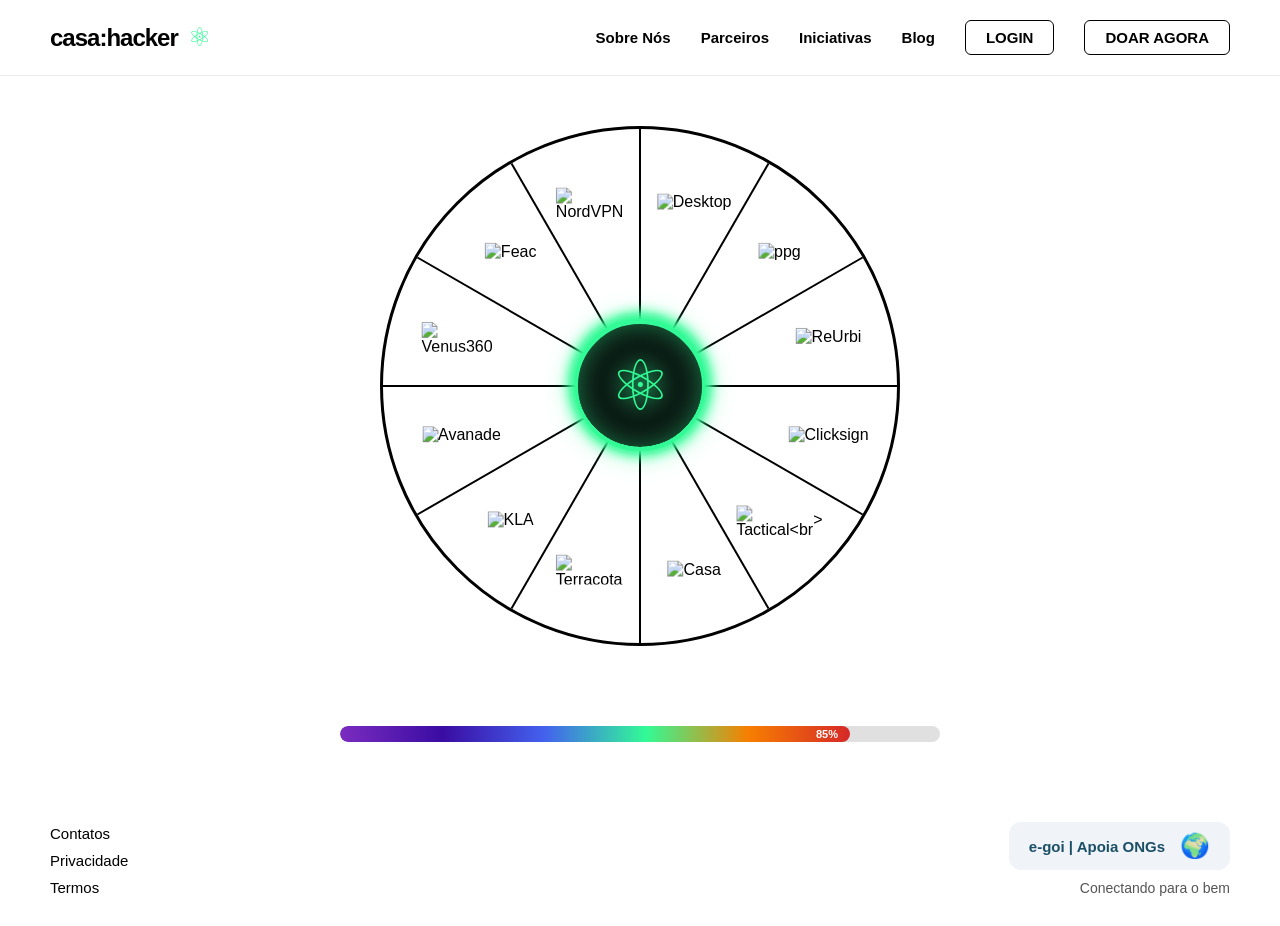
==== indexcasahacker.html @ 8db4c794 "Add files via upload" ====
<!DOCTYPE html>
<html lang="pt-BR">
<head>
    <meta charset="UTF-8">
    <meta name="viewport" content="width=device-width, initial-scale=1.0">
    <title>casa:hacker - Loading Screen</title>
    <style>
        /* Estilos Globais */
        * {
            margin: 0;
            padding: 0;
            box-sizing: border-box;
            font-family: 'Segoe UI', Roboto, Helvetica, Arial, sans-serif;
        }

        body {
            background-color: #ffffff;
            color: #000000;
            display: flex;
            flex-direction: column;
            min-height: 100vh;
            overflow-x: hidden; /* Evita rolagem horizontal por causa do pulso */
        }

        /* Cabeçalho (Header) */
        header {
            display: flex;
            justify-content: space-between;
            align-items: center;
            padding: 20px 50px;
            border-bottom: 1px solid #eaeaea;
            position: relative;
            z-index: 20;
            background: #fff;
        }

        .logo-casa-hacker {
            font-size: 24px;
            font-weight: 900;
            letter-spacing: -1px;
            display: flex;
            align-items: center;
            gap: 10px;
        }

        .logo-casa-hacker::after {
            content: "⚛";
            color: #32FA96;
            font-size: 26px;
            font-weight: normal;
        }

        .nav-links {
            display: flex;
            align-items: center;
            gap: 30px;
        }

        .nav-links a {
            text-decoration: none;
            color: #000000;
            font-size: 15px;
            font-weight: 600;
        }

        .btn-login {
            border: 1px solid #000;
            padding: 8px 20px;
            border-radius: 6px;
        }

        .btn-donate {
            border: 1px solid #000;
            padding: 8px 20px;
            border-radius: 6px;
        }

        /* Área Central (Wheel) */
        .main-content {
            flex-grow: 1;
            display: flex;
            flex-direction: column;
            justify-content: center;
            align-items: center;
            padding: 50px 20px;
            position: relative;
        }

        /* O Círculo Preto Principal */
        .wheel-container {
            position: relative;
            width: 520px;
            height: 520px;
            border-radius: 50%;
            border: 3px solid #000000;
            background-color: #ffffff;
            z-index: 5;
        }

        /* Linhas divisórias (Raios) cruzando o círculo */
        .spoke {
            position: absolute;
            top: 0;
            left: 50%;
            width: 2px;
            height: 100%;
            background-color: #000000;
            transform-origin: center;
            margin-left: -1px;
            z-index: 1;
        }
        .spoke:nth-child(1) { transform: rotate(0deg); }
        .spoke:nth-child(2) { transform: rotate(30deg); }
        .spoke:nth-child(3) { transform: rotate(60deg); }
        .spoke:nth-child(4) { transform: rotate(90deg); }
        .spoke:nth-child(5) { transform: rotate(120deg); }
        .spoke:nth-child(6) { transform: rotate(150deg); }

        /* Centro Escuro com Átomo Verde */
        .center-hub {
            position: absolute;
            top: 50%;
            left: 50%;
            width: 130px;
            height: 130px;
            margin-top: -65px;
            margin-left: -65px;
            background-color: #0b1a13;
            border-radius: 50%;
            border: 3px solid #32FA96;
            display: flex;
            justify-content: center;
            align-items: center;
            z-index: 15;
            box-shadow: inset 0 0 25px rgba(50, 250, 150, 0.4), 0 0 30px rgba(50, 250, 150, 0.6);
        }

        .center-hub::before {
            content: "⚛";
            font-size: 70px;
            color: #32FA96;
            text-shadow: 0 0 20px #32FA96;
        }

        /* Efeito de Pulso Verde Vazando para fora da roda */
        .pulse-wave {
            position: absolute;
            top: 43%;
            left: 50%;
            width: 130px;
            height: 130px;
            margin-top: -65px;
            margin-left: -65px;
            border-radius: 50%;
            border: 2px solid #32FA96;
            box-shadow: 0 0 15px #32FA96;
            z-index: 10;
            animation: ripple 4s infinite cubic-bezier(0.1, 0.5, 0.5, 1);
            pointer-events: none;
        }

        .pulse-wave:nth-child(2) { animation-delay: 1s; }
        .pulse-wave:nth-child(3) { animation-delay: 2s; }
        .pulse-wave:nth-child(4) { animation-delay: 3s; }

        @keyframes ripple {
            0% { transform: scale(1); opacity: 0.4; }
            100% { transform: scale(5); opacity: 0; } /* Scale 5 faz o pulso chegar a 650px, saindo do círculo preto (520px) */
        }

        /* Posicionamento Matemático dos Logos:
           i*30deg rotaciona para a fatia.
           O +15deg empurra perfeitamente para o meio de duas linhas.
        */
        .logo-wrapper {
            position: absolute;
            top: 50%;
            left: 50%;
            width: 80px;
            height: 30px;
            margin-top: -15px;
            margin-left: -35px;
            display: flex;
            justify-content: center;
            align-items: center;
            z-index: 20;
            /* O translateY(-190px) define a distância do centro */
            transform: rotate(calc((var(--i) * 30deg) + 15deg)) translateY(-190px) rotate(calc((var(--i) * -30deg) - 15deg));
        }

        /* ESTILO DO PLACEHOLDER (Para mostrar o alinhamento perfeito) */
        .logo-placeholder {
            width: 100%;
            height: 100%;
            background-color: #f9f9f9;
            border: 1px dashed #bbb;
            border-radius: 8px;
            display: flex;
            justify-content: center;
            align-items: center;
            font-size: 11px;
            font-weight: bold;
            color: #666;
            text-align: center;
            padding: 5px;
        }

        /* Regra para as suas imagens (oculto até você usar a tag img) */
        .logo-wrapper img {
            max-width: 100%;
            max-height: 100%;
            object-fit: contain;
        }

        /* Barra de Progresso */
        .progress-section {
            margin-top: 80px;
            width: 600px;
            z-index: 20;
        }

        .progress-bar {
            width: 100%;
            height: 16px;
            background-color: #e0e0e0;
            border-radius: 12px;
            overflow: hidden;
        }

        .progress-fill {
            width: 85%;
            height: 100%;
            background: linear-gradient(90deg, #7b2cbf 0%, #3a0ca3 20%, #4361ee 40%, #32FA96 60%, #f77f00 80%, #d62828 100%);
            border-radius: 12px;
            display: flex;
            align-items: center;
            justify-content: flex-end;
            padding-right: 12px;
        }

        .progress-text {
            color: #ffffff;
            font-size: 11px;
            font-weight: bold;
        }

        /* Rodapé (Footer) */
        footer {
            display: flex;
            justify-content: space-between;
            align-items: flex-end;
            padding: 30px 50px;
            background: #fff;
            position: relative;
            z-index: 20;
        }

        .footer-links {
            display: flex;
            flex-direction: column;
            gap: 10px;
        }

        .footer-links a {
            text-decoration: none;
            color: #000000;
            font-size: 15px;
        }

        .footer-right {
            text-align: right;
            display: flex;
            flex-direction: column;
            align-items: flex-end;
            gap: 5px;
        }

        .egoi-card {
            background-color: #f0f4f8;
            padding: 10px 20px;
            border-radius: 12px;
            display: flex;
            align-items: center;
            gap: 15px;
            font-weight: bold;
            color: #1a4f66;
            font-size: 15px;
        }

        .egoi-card span { font-size: 24px; }
        .tagline { font-size: 14px; color: #555; margin-top: 5px;}
    </style>
</head>
<body>

    <header>
        <div class="logo-casa-hacker">casa:hacker</div>
        <div class="nav-links">
            <a href="#">Sobre Nós</a>
            <a href="#">Parceiros</a>
            <a href="#">Iniciativas</a>
            <a href="#">Blog</a>
            <a href="#" class="btn-login">LOGIN</a>
            <a href="#" class="btn-donate">DOAR AGORA</a>
        </div>
    </header>

    <div class="main-content">
        <div class="pulse-wave"></div>
        <div class="pulse-wave"></div>
        <div class="pulse-wave"></div>
        <div class="pulse-wave"></div>

        <div class="wheel-container">
            <div class="spoke"></div>
            <div class="spoke"></div>
            <div class="spoke"></div>
            <div class="spoke"></div>
            <div class="spoke"></div>
            <div class="spoke"></div>

            <div class="center-hub"></div>

            <div class="logo-wrapper" style="--i: 0;">
               <img src="img/desktop.png" alt="Desktop">
            </div>
            <div class="logo-wrapper" style="--i: 1;">
               <img src="img/ppg.png" alt="ppg">
            </div>
            <div class="logo-wrapper" style="--i: 2;">
                <img src="img/reurbi.png" alt=ReUrbi>
            </div>
            <div class="logo-wrapper" style="--i: 3;">
                <img src="img/clicksign.png" alt=Clicksign>
            </div>
            <div class="logo-wrapper" style="--i: 4;">
                <img src="img/taticaltech.png" alt=Tactical<br>>
            </div>
            <div class="logo-wrapper" style="--i: 5;">
                <img src="img/casamaria.png" alt=Casa Maria>
            </div>
            <div class="logo-wrapper" style="--i: 6;">
                <img src="img/terracota.png" alt=Terracota>
            </div>
            <div class="logo-wrapper" style="--i: 7;">
                <img src="img/kla.png" alt=KLA>
            </div>
            <div class="logo-wrapper" style="--i: 8;">
                <img src="img/avanade.png" alt=Avanade>
            </div>
            <div class="logo-wrapper" style="--i: 9;">
                <img src="img/venus360.png" alt=Venus360>
            </div>
            <div class="logo-wrapper" style="--i: 10;">
                <img src="img/feac.png" alt=Feac>
            </div>
            <div class="logo-wrapper" style="--i: 11;">
                <img src="img/nordvpn.png" alt=NordVPN>
            </div>
        </div>

        <div class="progress-section">
            <div class="progress-bar">
                <div class="progress-fill">
                    <span class="progress-text">85%</span>
                </div>
            </div>
        </div>
    </div>

    <footer>
        <div class="footer-links">
            <a href="#">Contatos</a>
            <a href="#">Privacidade</a>
            <a href="#">Termos</a>
        </div>
        <div class="footer-right">
            <div class="egoi-card">
                e-goi | Apoia ONGs <span>🌍</span>
            </div>
            <div class="tagline">Conectando para o bem</div>
        </div>
    </footer>

</body>
</html>
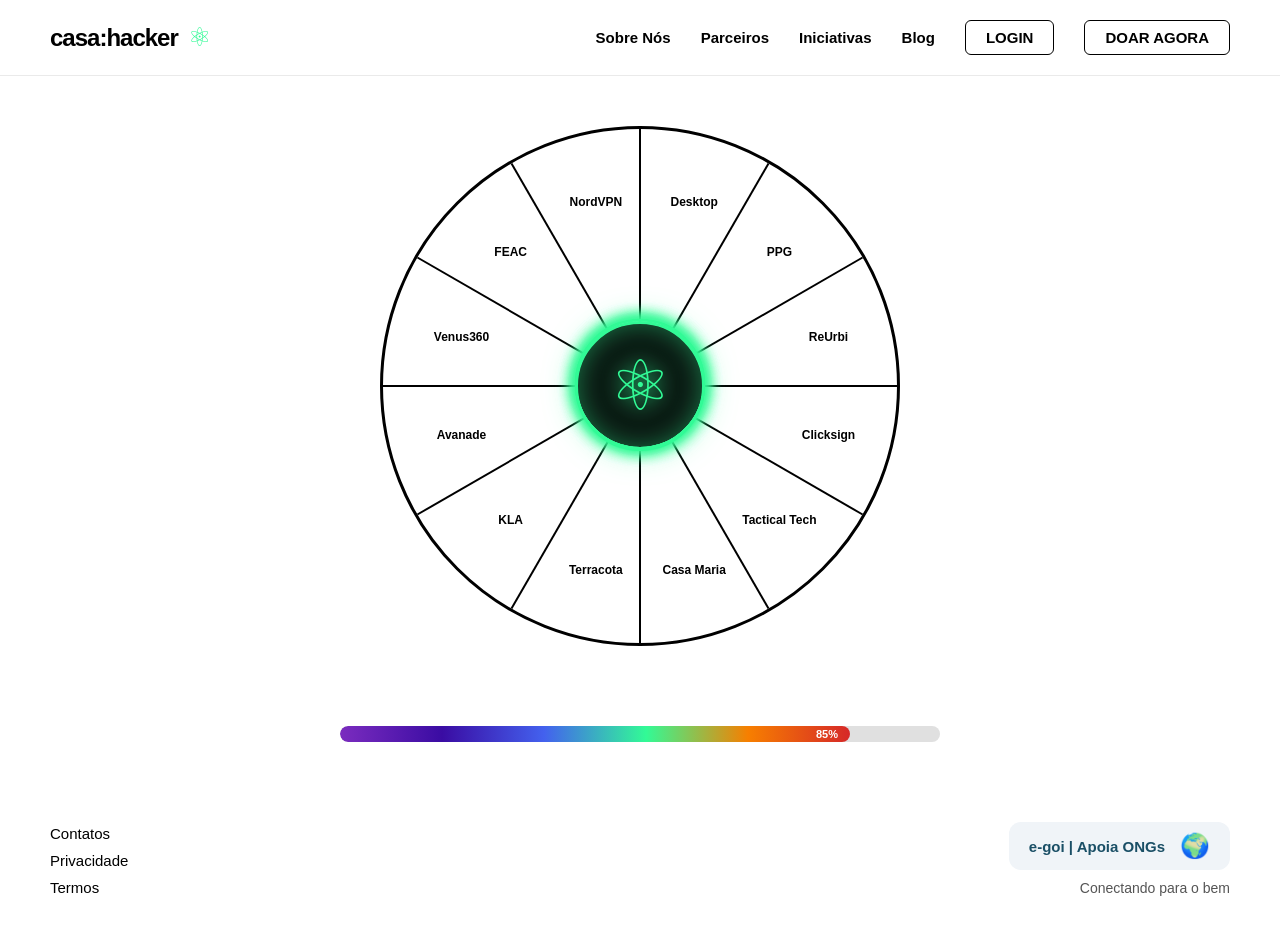
==== commit f6247b21: "Replace missing partner image references with text placeholders" ====
--- a/indexcasahacker.html
+++ b/indexcasahacker.html
@@ -289,6 +289,7 @@
 
         .egoi-card span { font-size: 24px; }
         .tagline { font-size: 14px; color: #555; margin-top: 5px;}
+    .partner-placeholder { display: inline-block; font-size: 12px; font-weight: 700; text-align: center; max-width: 90px; overflow-wrap: anywhere; }
     </style>
 </head>
 <body>
@@ -322,40 +323,40 @@
             <div class="center-hub"></div>
 
             <div class="logo-wrapper" style="--i: 0;">
-               <img src="img/desktop.png" alt="Desktop">
+               <span class="partner-placeholder">Desktop</span>
             </div>
             <div class="logo-wrapper" style="--i: 1;">
-               <img src="img/ppg.png" alt="ppg">
+               <span class="partner-placeholder">PPG</span>
             </div>
             <div class="logo-wrapper" style="--i: 2;">
-                <img src="img/reurbi.png" alt=ReUrbi>
+                <span class="partner-placeholder">ReUrbi</span>
             </div>
             <div class="logo-wrapper" style="--i: 3;">
-                <img src="img/clicksign.png" alt=Clicksign>
+                <span class="partner-placeholder">Clicksign</span>
             </div>
             <div class="logo-wrapper" style="--i: 4;">
-                <img src="img/taticaltech.png" alt=Tactical<br>>
+                <span class="partner-placeholder">Tactical Tech</span>
             </div>
             <div class="logo-wrapper" style="--i: 5;">
-                <img src="img/casamaria.png" alt=Casa Maria>
+                <span class="partner-placeholder">Casa Maria</span>
             </div>
             <div class="logo-wrapper" style="--i: 6;">
-                <img src="img/terracota.png" alt=Terracota>
+                <span class="partner-placeholder">Terracota</span>
             </div>
             <div class="logo-wrapper" style="--i: 7;">
-                <img src="img/kla.png" alt=KLA>
+                <span class="partner-placeholder">KLA</span>
             </div>
             <div class="logo-wrapper" style="--i: 8;">
-                <img src="img/avanade.png" alt=Avanade>
+                <span class="partner-placeholder">Avanade</span>
             </div>
             <div class="logo-wrapper" style="--i: 9;">
-                <img src="img/venus360.png" alt=Venus360>
+                <span class="partner-placeholder">Venus360</span>
             </div>
             <div class="logo-wrapper" style="--i: 10;">
-                <img src="img/feac.png" alt=Feac>
+                <span class="partner-placeholder">FEAC</span>
             </div>
             <div class="logo-wrapper" style="--i: 11;">
-                <img src="img/nordvpn.png" alt=NordVPN>
+                <span class="partner-placeholder">NordVPN</span>
             </div>
         </div>
 
